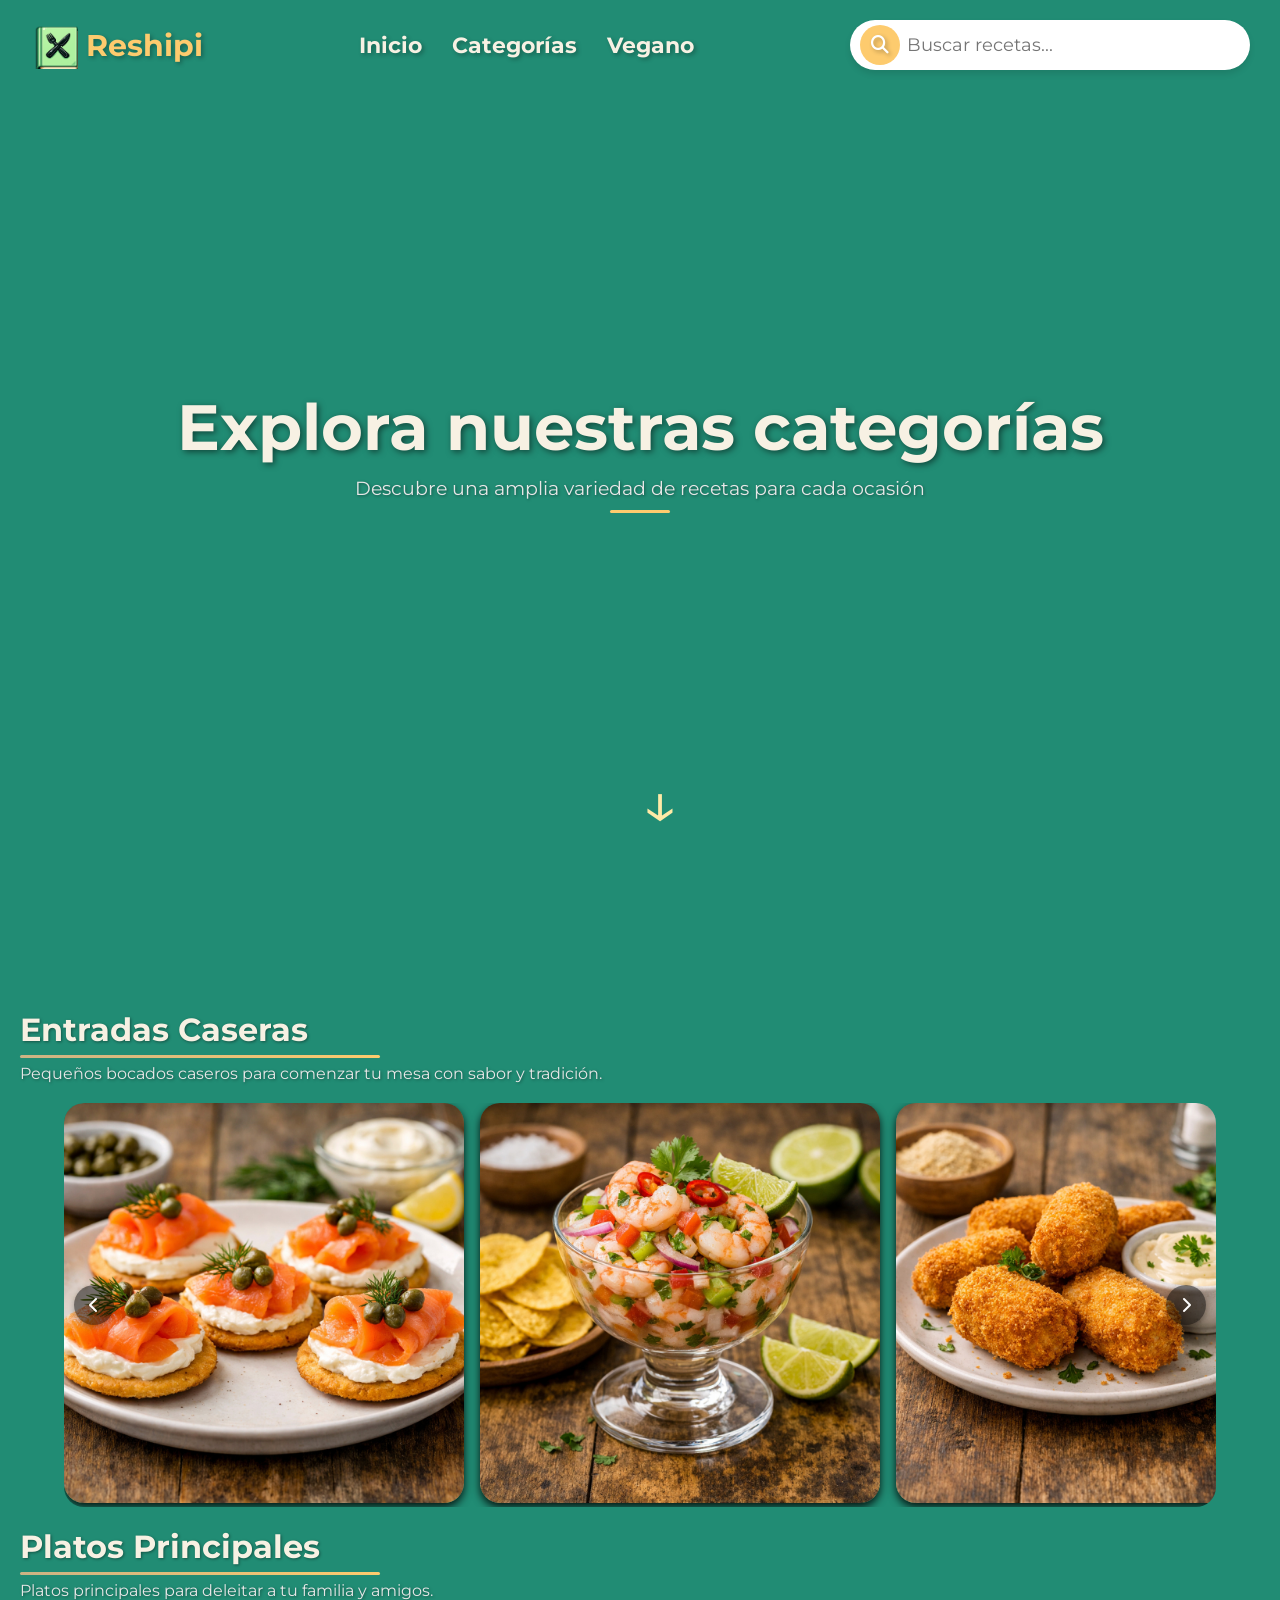
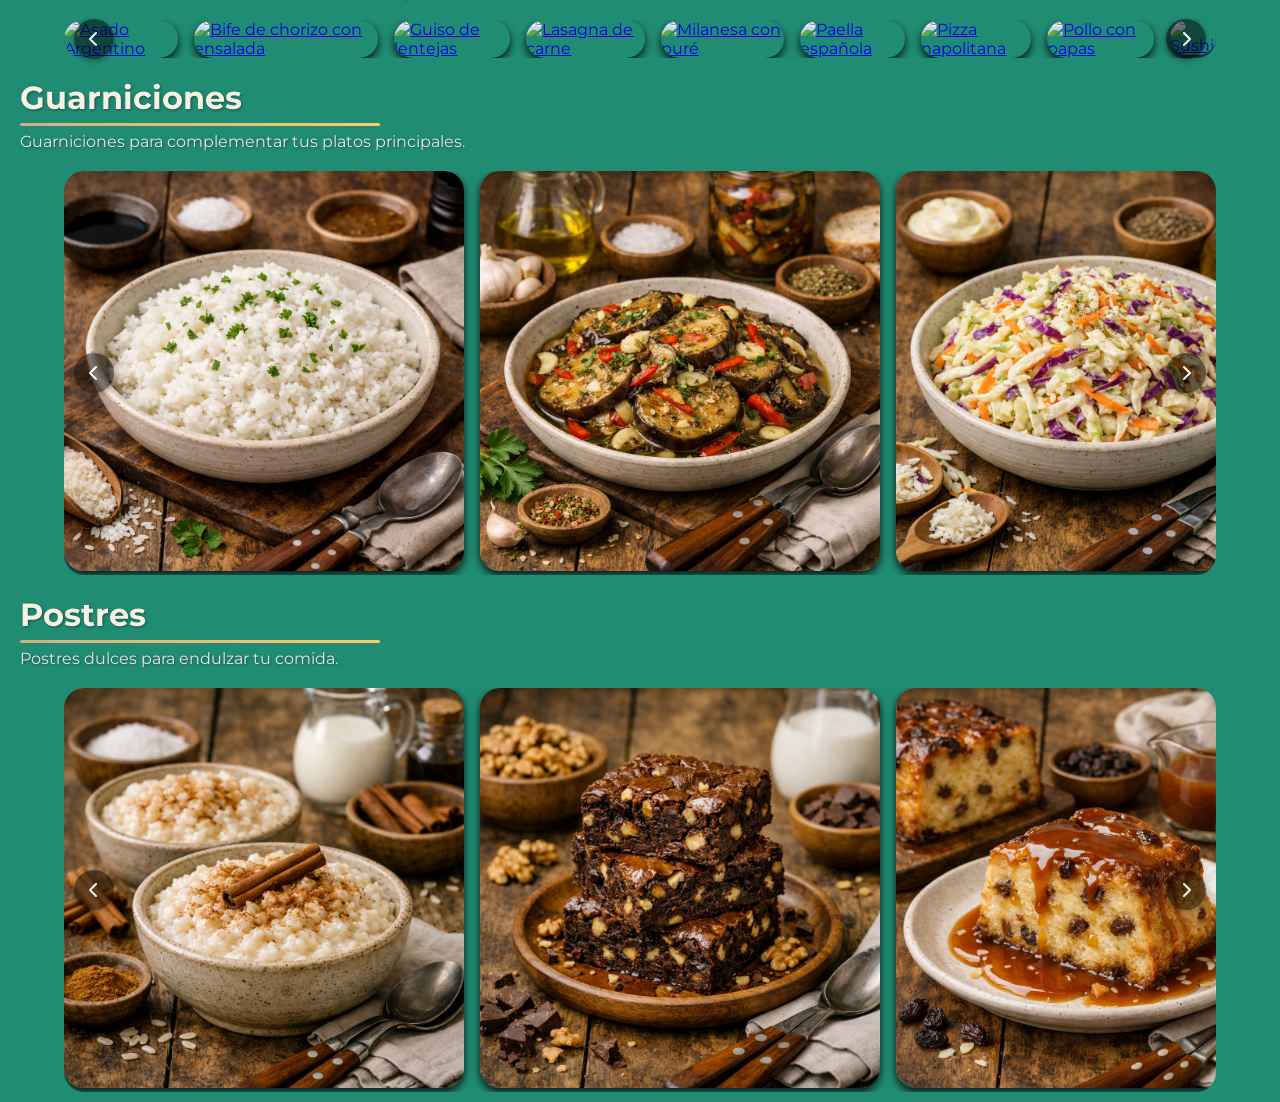
==== Categorias/Categorias.html @ eb287fe4 "first commit" ====
<!DOCTYPE html>
<html lang="en">
<head>
    <meta charset="UTF-8">
    <meta name="viewport" content="width=device-width, initial-scale=1.0">
    <meta name="description" content="food, recipes, Reshipi, cocina, fácil, casera">
    <meta name="keywords" content="recetas rapidas, Entrada caseros, food, recipes, Reshipi, cocina, fácil, casera, recetas fáciles, recetas caseras, recetas para todos los días">
    <meta name="author" content="Sneiki">
    <meta name="theme-color" content="#ff6600">

    <title>Categorías | Reshipi</title>

    <!-- Icono de la página -->
    <link rel="apple-touch-icon" href="/images/favicon/favicon-256x256.png">
    <link rel="icon" href="/images/favicon/favicon-128x128.png" sizes="128x128">
    <link rel="icon" href="/images/favicon/favicon-32x32.png" sizes="32x32">
    <link rel="icon" href="/images/favicon/favicon-48x48.png" sizes="48x48">
    <link rel="icon" href="/images/favicon/favicon-16x16.png" sizes="16x16">
    <link rel="favicon" href="/images/reshipi-favicon.png" sizes="any">

    <!-- Preconexión a fuentes -->
    <link rel="preconnect" href="https://fonts.googleapis.com">
    <link rel="preconnect" href="https://fonts.gstatic.com" crossorigin>
    <link rel="preconnect" href="https://cdnjs.cloudflare.com" crossorigin>
    <link rel="preconnect" href="lazyload" crossorigin>

    <!-- Font Awesome -->
    <link rel="stylesheet" href="https://cdnjs.cloudflare.com/ajax/libs/font-awesome/6.5.0/css/all.min.css">

    <!-- Google Fonts -->
    <link href="https://fonts.googleapis.com/css2?family=Roboto:wght@300;400;500;700&display=swap" rel="stylesheet">
    
    <!-- Estilos personalizados -->
    <link rel="stylesheet" href="Categorias.css">
    
    <!-- Open Graph / Twitter  -->
    <meta property="og:title" content="Reshipi | Recetas Fáciles y Caseras">
    <meta property="og:description" content="Descubre recetas caseras y fáciles en Reshipi. ¡Disfruta de la cocina con Reshipi!">
    <meta property="og:image" content="https://www.reshipi.com/images/reshipi-favicon.png">
    <meta property="og:url" content="https://www.reshipi.com">
    <meta property="og:type" content="website">
    <meta name="twitter:card" content="summary_large_image">
    <meta name="twitter:title" content="Reshipi | Recetas Fáciles y Caseras">
    <meta name="twitter:description" content="Descubre recetas caseras y fáciles en Reshipi. ¡Disfruta de la cocina con Reshipi!">
    <meta name="twitter:image" content="https://www.reshipi.com/images/reshipi-favicon.png">
</head>
<body>
    <div class="navigation">
    <header role="banner" class="cabecera">
        <div class="logo-reshipi">
            <svg xmlns="https://www.w3.org/2000/svg" width="48" height="48" viewBox="0 0 48 48">
                <image href="/images/reshipi-favicon.png" x="4" y="4" width="48" height="48"/>
            </svg>  
            <h1 class="site-name"><a href="/Inicio.html">Reshipi</a></h1>
        </div>
        <button class="menu-toggle" aria-label="Abrir Menú">    
            <i class="fa-solid fa-bars"></i>
        </button>
        <nav aria-label="Main Navigation">
            <ul id="navigation">
                <li><a href="/Inicio.html">Inicio</a></li>
                <li>
                    <a href="/Categorias/Categorias.html">Categorías</a>
                </li>
                <li><a href="/Vegano/Vegano.html">Vegano</a></li>
            </ul>
        </nav>
        <!-- Formulario de búsqueda INCOMPLETO -->
        <form action="search.html" method="get" autocomplete="off">
            <button type="submit" aria-label="Buscar">
                <i class="fa-solid fa-magnifying-glass"></i>
            </button>
            <input type="search" id="search" name="search" placeholder="Buscar recetas..." autocomplete="off">
        </form>
    </div>
    </header>
    <main role="main" class="main-content">
    <div class="title-categories">
        <h2>Explora nuestras categorías</h2>
        <p>Descubre una amplia variedad de recetas para cada ocasión</p>
    </div>
    <div class="title-recipes" id="title-recipes">
        <a href="/Categorias/entradas"><h3>Entradas Caseras</h3></a>
        <p>Pequeños bocados caseros para comenzar tu mesa con sabor y tradición.</p>
    </div>
    <a href="#title-recipes" class="scroll-down">↓</a>
        <div class="carrusel" >
            <div class="imagenes" id="imagenes">
                <div class="imagecarousel">
                <a href="/Categorias/Entradas/"><img src="/images/categorias/Entradas/canape-frios.jpg" alt="Canapés fríos" loading="lazy"></a>
                <a href="/Categorias/Entradas/"><img src="/images/categorias/Entradas/ceviche-camarones.jpg" alt="Ceviche de camarones" loading="lazy"></a>
                <a href="/Categorias/Entradas/"><img src="/images/categorias/Entradas/croquetas-doradas.jpg" alt="Croquetas doradas" loading="lazy"></a>
                <a href="/Categorias/Entradas/"><img src="/images/categorias/Entradas/ensalada caprese.jpg" alt="Ensalada caprese" loading="lazy"></a>
                <a href="/Categorias/Entradas/"><img src="/images/categorias/Entradas/gambas-al-ajillo.jpg" alt="Gambas al ajillo" loading="lazy"></a>
                <a href="/Categorias/Entradas/"><img src="/images/categorias/Entradas/gazpacho-frio.jpg" alt="Gazpacho frío" loading="lazy"></a>
                <a href="/Categorias/Entradas/"><img src="/images/categorias/Entradas/guacamole-con-nachos.jpg" alt="Guacamole con nachos" loading="lazy"></a>
                <a href="/Categorias/Entradas/palitos-mozzarella.html"><img src="/images/categorias/Entradas/palitos-mozzarella.jpg" alt="Palitos de mozzarella" loading="lazy"></a>
                <a href="/Categorias/Entradas/"><img src="/images/categorias/Entradas/tartare-atun.jpg" alt="Tartare de atún" loading="lazy"></a>
                </div>
            </div>
            <div class="flecha izq"><i class="fas fa-chevron-left"></i></div>
            <div class="flecha der"><i class="fas fa-chevron-right"></i></div>
        </div>
    <div class="title-recipes">
                <a href="/Categorias/platos-principales/"><h3 id="platos-principales">Platos Principales</h3></a>
                <p>Platos principales para deleitar a tu familia y amigos.</p>
    </div>
        <div class="carrusel" data-visible="3">
            <div class="imagenes">
                <div class="imagecarousel">
                <a href="/Categorias/platos-principales/"><img src="/images/categorias/Platos Principales/asado.jpg" alt="Asado Argentino" loading="lazy"></a>
                <a href="/Categorias/platos-principales/"><img src="/images/categorias/Platos Principales/bife-chorizo-ensalada.jpg" alt="Bife de chorizo con ensalada" loading="lazy"></a>
                <a href="/Categorias/platos-principales/"><img src="/images/categorias/Platos Principales/guiso-lentejas.jpg" alt="Guiso de lentejas" loading="lazy"></a>
                <a href="/Categorias/platos-principales/"><img src="/images/categorias/Platos Principales/lasagna-carne.jpg" alt="Lasagna de carne" loading="lazy"></a>
                <a href="/Categorias/platos-principales/"><img src="/images/categorias/Platos Principales/milanesa-con-pure.jpg" alt="Milanesa con puré" loading="lazy"></a>
                <a href="/Categorias/platos-principales/"><img src="/images/categorias/Platos Principales/paella-espanola.jpg" alt="Paella española" loading="lazy"></a>
                <a href="/Categorias/platos-principales/"><img src="/images/categorias/Platos Principales/pizza-napolitana.jpg" alt="Pizza napolitana" loading="lazy"></a>
                <a href="/Categorias/platos-principales/"><img src="/images/categorias/Platos Principales/pollo-papas.jpg" alt="Pollo con papas" loading="lazy"></a>
                <a href="/Categorias/platos-principales/"><img src="/images/categorias/Platos Principales/sushi (6).jpg" alt="Sushi" loading="lazy"></a>
                </div>
            </div>
            <div class="flecha izq"><i class="fas fa-chevron-left"></i></div>
            <div class="flecha der"><i class="fas fa-chevron-right"></i></div>
        </div>
        <div class="title-recipes">
                <a href="/Categorias/Guarniciones/"><h3 id="platos-principales">Guarniciones</h3></a>
                <p>Guarniciones para complementar tus platos principales.</p>
    </div>
        <div class="carrusel" data-visible="3">
            <div class="imagenes">
                <div class="imagecarousel">
                <a href="/Categorias/Guarniciones"><img src="/images/categorias/Guarniciones/arroz-blanco.jpg" alt="Arroz blanco" loading="lazy"></a>
                <a href="/Categorias/Guarniciones"><img src="/images/categorias/Guarniciones/berenjena-escabeche.jpg" alt="Berenjena escabeche" loading="lazy"></a>
                <a href="/Categorias/Guarniciones"><img src="/images/categorias/Guarniciones/ensalada-col.jpg" alt="Ensalada de col" loading="lazy"></a>
                <a href="/Categorias/Guarniciones"><img src="/images/categorias/Guarniciones/ensalada-mixta.jpg" alt="Ensalada mixta" loading="lazy"></a>
                <a href="/Categorias/Guarniciones"><img src="/images/categorias/Guarniciones/gratinado-vedura.jpg" alt="Gratinado de verduras" loading="lazy"></a>
                <a href="/Categorias/Guarniciones"><img src="/images/categorias/Guarniciones/maiz-manteca.jpg" alt="Maíz con mantequilla" loading="lazy"></a>
                <a href="/Categorias/Guarniciones"><img src="/images/categorias/Guarniciones/papas-al-horno.jpg" alt="Papas al horno" loading="lazy"></a>
                <a href="/Categorias/Guarniciones"><img src="/images/categorias/Guarniciones/pure-de-papas-cremoso.jpg" alt="Puré de papas cremoso" loading="lazy"></a>
                <a href="/Categorias/Guarniciones"><img src="/images/categorias/Guarniciones/tomate-relleno.jpg" alt="Tomate relleno" loading="lazy"></a>
                </div>
            </div>
            <div class="flecha izq"><i class="fas fa-chevron-left"></i></div>
            <div class="flecha der"><i class="fas fa-chevron-right"></i></div>
        </div>
        <div class="title-recipes">
                <a href="/Categorias/Postres/"><h3 id="platos-principales">Postres</h3></a>
                <p>Postres dulces para endulzar tu comida.</p>
    </div>
        <div class="carrusel" data-visible="3">
            <div class="imagenes">
                <div class="imagecarousel">
                <a href="/Categorias/Postres"><img src="/images/categorias/Postres/arroz-leche.jpg" alt="Arroz leche" loading="lazy"></a>
                <a href="/Categorias/Postres"><img src="/images/categorias/Postres/brownie.jpg" alt="Brownie" loading="lazy"></a>
                <a href="/Categorias/Postres"><img src="/images/categorias/Postres/budin-pan.jpg" alt="Budín de pan" loading="lazy"></a>
                <a href="/Categorias/Postres"><img src="/images/categorias/Postres/cheesecake.jpg" alt="Cheesecake" loading="lazy"></a>
                <a href="/Categorias/Postres"><img src="/images/categorias/Postres/chocotorta.jpg" alt="Chocotorta" loading="lazy"></a>
                <a href="/Categorias/Postres"><img src="/images/categorias/Postres/flan-casero.jpg" alt="Flan casero" loading="lazy"></a>
                <a href="/Categorias/Postres"><img src="/images/categorias/Postres/helado.jpg" alt="Helado" loading="lazy"></a>
                <a href="/Categorias/Postres"><img src="/images/categorias/Postres/pasta-frola.jpg" alt="Pasta frola" loading="lazy"></a>
                <a href="/Categorias/Postres"><img src="/images/categorias/Postres/tiramisu.jpg" alt="Tiramisu" loading="lazy"></a>
                </div>
            </div>
            <div class="flecha izq"><i class="fas fa-chevron-left"></i></div>
            <div class="flecha der"><i class="fas fa-chevron-right"></i></div>
        </div>
    </main>
    <script src="Categorias.js"></script>
</body>
</html>
---- Categorias/Categorias.css ----
@import url('https://fonts.googleapis.com/css2?family=Montserrat:ital,wght@0,100..900;1,100..900&family=Nunito:ital,wght@0,800;1,800&display=swap');

* {
    font-family: 'Montserrat', sans-serif;
    margin: 0;
    padding: 0px;
    box-sizing: border-box;
    cursor: default;
}

html, body {
    overflow-x: hidden;
    scroll-behavior: smooth;
}

body{
    background-color: #218c74;
}

/* Estilo General para la Cabecera */
.cabecera {
    display: flex;
    justify-content: space-between;
    align-items: center;
    padding: 20px 30px;
    width: 100%;
    margin: 0 auto;
    background-color: #218c74;
}

.logo-reshipi {
    display: flex;
    align-items: center;
    gap: 8px;
}

.menu-toggle {
    display: none;
    font-size: 24px;
    background: none;
    border: none;
    cursor: pointer;
    color: #353b48;
    padding: 10px;
    width: 44px;
    height: 44px;
    align-items: center;
    justify-content: center;
    flex-shrink: 0;
}

.cabecera nav {
    display: flex;
    align-items: center;
    gap: 20px;
    z-index: 1000;
}

.cabecera nav ul {
    list-style: none;
    margin: 0;
    padding: 0;
    display: flex;
    gap: 30px;
}

/* Estilos para el formulario de búsqueda */
form {
    background-color: #fff;
    width: 90%;
    max-width: 400px;
    height: 50px;
    border-radius: 35px;
    display: flex;
    align-items: center;
    padding-left: 10px;
    padding-right: 22px;
    gap: 7px;
    box-shadow: 0 4px 6px rgba(0, 0, 0, 0.1);
    order: 4;
    flex: 0 0 auto;
    z-index: 1000;
}

.cabecera #navigation li:hover, .cabecera h1:hover {
    transform: scale(1.1);
}

.cabecera #navigation li a:hover {
    color: #ffc048;
}

form input {
    font-size: 18px;
    flex: 1;
    border: 0;
    outline: 0;
    background-color: transparent;
    cursor: pointer;
}

form button {
    background-color: #fdcb6e;
    border: 0;
    width: 40px;
    height: 40px;
    border-radius: 50%;
    order: -1;
}

button i {
    color: #fff;
    font-size: 18px;
    text-shadow: 2px 2px 4px rgba(0, 0, 0, 0.3);
    cursor: pointer;
}

button,
a {
    -webkit-tap-highlight-color: transparent;
}

.banner, .cabecera {
    background-color: #218c74;
}

.cabecera h1 {
    margin: 0;
    font-size: 30px;
    text-shadow: 2px 2px 4px rgba(0, 0, 0, 0.3);
    color: #fdcb6e;
    z-index: 1000;
}

.cabecera h1 a {
    text-decoration: none;
    color: inherit;
    cursor: pointer;
}

.cabecera nav a {
    text-decoration: none;
    color: #f7f1e3;
    font-weight: bold;
    font-size: 22px;
    text-shadow: 2px 2px 4px rgba(0, 0, 0, 0.3);
    cursor: pointer;
}

/* Responsive: en pantallas menores a 768px */
@media (max-width: 768px) {
    .cabecera {
        flex-wrap: wrap;
        padding: 15px;
        gap: 10px;
    }

    .logo-reshipi {
        flex: 0 0 auto;
    }

    .menu-toggle {
        display: flex !important;
        order: 2;
        align-items: center;
        justify-content: center;
    }

    .cabecera nav {
        display: none;
        flex-direction: column;
        gap: 10px;
        width: 100%;
        order: 10;
        background-color: #16a085;
        padding: 15px;
        border-top: 2px solid rgba(0,0,0,0.1);
        margin-top: 10px;
    }

    .cabecera nav.active {
        display: flex;
    }
    
    .cabecera nav ul {
        flex-direction: column;
        gap: 5px;
        margin: 0;
        padding: 0;
    }

    .cabecera nav a {
        display: block;
        width: 100%;
        padding: 12px 100px;
        border-radius: 8px;
        font-size: 25px;
    }

    .cabecera nav a:hover {
        background-color: rgba(255, 255, 255, 0.2);
    }

    .cabecera form {
        width: 100%;
        order: 11;
        max-width: 100%;
        margin-top: 10px;
    }

    .cabecera form input {
        flex: 1;
    }
}

.title-categories {
    position: relative;
    height: 100vh;
    display: flex;
    align-items: center;
    justify-content: center;
    flex-direction: column;
    transform: translateY(-10%);
}
@keyframes slideUp {
    from{transform: translateY(50px); opacity: 0;}
    to{transform: translateY(0); opacity: 1;}
}
.title-categories h2 {
    font-size: 4rem;
    font-weight: 700;
    color: #f7f1e3;
    text-shadow: 2px 2px 6px rgba(0,0,0,0.5);
    animation: slideUp 1s ease-out;
}
.title-categories p {
    font-size: 1.2rem;
    color: #e7e7e7;
    margin-top: 10px;
    text-shadow: 1px 1px 3px rgba(0,0,0,0.4);
    animation: slideUp 1s ease-out;
}
.title-categories::after{
    content: '';
    display: block;
    width: 60px;
    height: 3px;
    background-color: #fdcb6e;
    margin: 10px auto 0;
    border-radius: 2px;
    animation: slideUp 1s ease-out;
}
.scroll-down {
    position: absolute;
    bottom: 20px;
    left: 50%;
    transform: translateY(-50%);
    font-size: 4rem;
    color: #ffeaa7;
    text-decoration: none;
    animation: bounce 1.5s infinite;
}
@keyframes bounce {
    0%, 100% {
        transform: translate(-50%, 0);}
    50% {
        transform: translate(-50%, -10px);
    }
}
.title-recipes {
    text-align: left;
    margin: 20px;
}
.title-recipes h3:hover {
    color: #fdcb6e;
    transform: translateX(-4px) scale(1);
}
.title-recipes a:link, .title-recipes a:visited {
    text-decoration: none;
    color: inherit;
}
.title-recipes h3{
    font-size: 2rem;
    color: #f7f1e3;
    font-weight: 700;
    text-shadow: 1px 1px 3px rgba(0, 0, 0, 0.4);
    margin-bottom: 6px;
    cursor: pointer;
}
.title-recipes h3::after{
    content: "";
    display: block;
    width: 40vh;
    height: 3px;
    background: linear-gradient(270deg, #fdcb6e, #ccb384);
    margin-top: 6px;
    border-radius: 2px;

}
.title-recipes p {
    font-size: 1rem;
    color: #e7e7e7;
    margin-top: 5px;
    text-shadow: 1px 1px 3px rgba(0,0,0,0.4);
}

.carrusel {
  margin: 10px auto;
  width: 90%;
  border-radius: 20px;
  position: relative; /* para posicionar flechas */
}

.imagenes {
  overflow-x: auto;   /* aquí va el scroll */
  scroll-behavior: smooth;
  border-radius: 20px;
}

.imagenes::-webkit-scrollbar {
  display: none; /* Chrome, Safari y Opera */
}

.imagecarousel {
  display: flex;
  gap: 1em;
}

.imagecarousel img {
  height: 400px;
  border-radius: 20px;
  box-shadow: 0 4px 8px rgba(0,0,0,0.85);
}

.flecha {
  width: 40px;
  height: 40px;
  border-radius: 50%;
  background: rgba(0,0,0,0.5);
  color: #fff;
  display: flex;
  align-items: center;
  justify-content: center;
  cursor: pointer;
  transition: background 0.3s ease;
  box-shadow: 0 2px 6px rgba(0,0,0,0.3);
  outline: none;
  position: absolute;
  top: 50%;
  transform: translateY(-50%);
}
.flecha:active {
    transform: translateY(-50%) scale(0.9);
}
.flecha:focus{
    outline: none;
    box-shadow: 0 0 0 3px #ffeaa7;
}
.flecha.izq { left: 10px; }
.flecha.der { right: 10px; }

.flecha:hover {
  background: rgba(0,0,0,0.8);
}
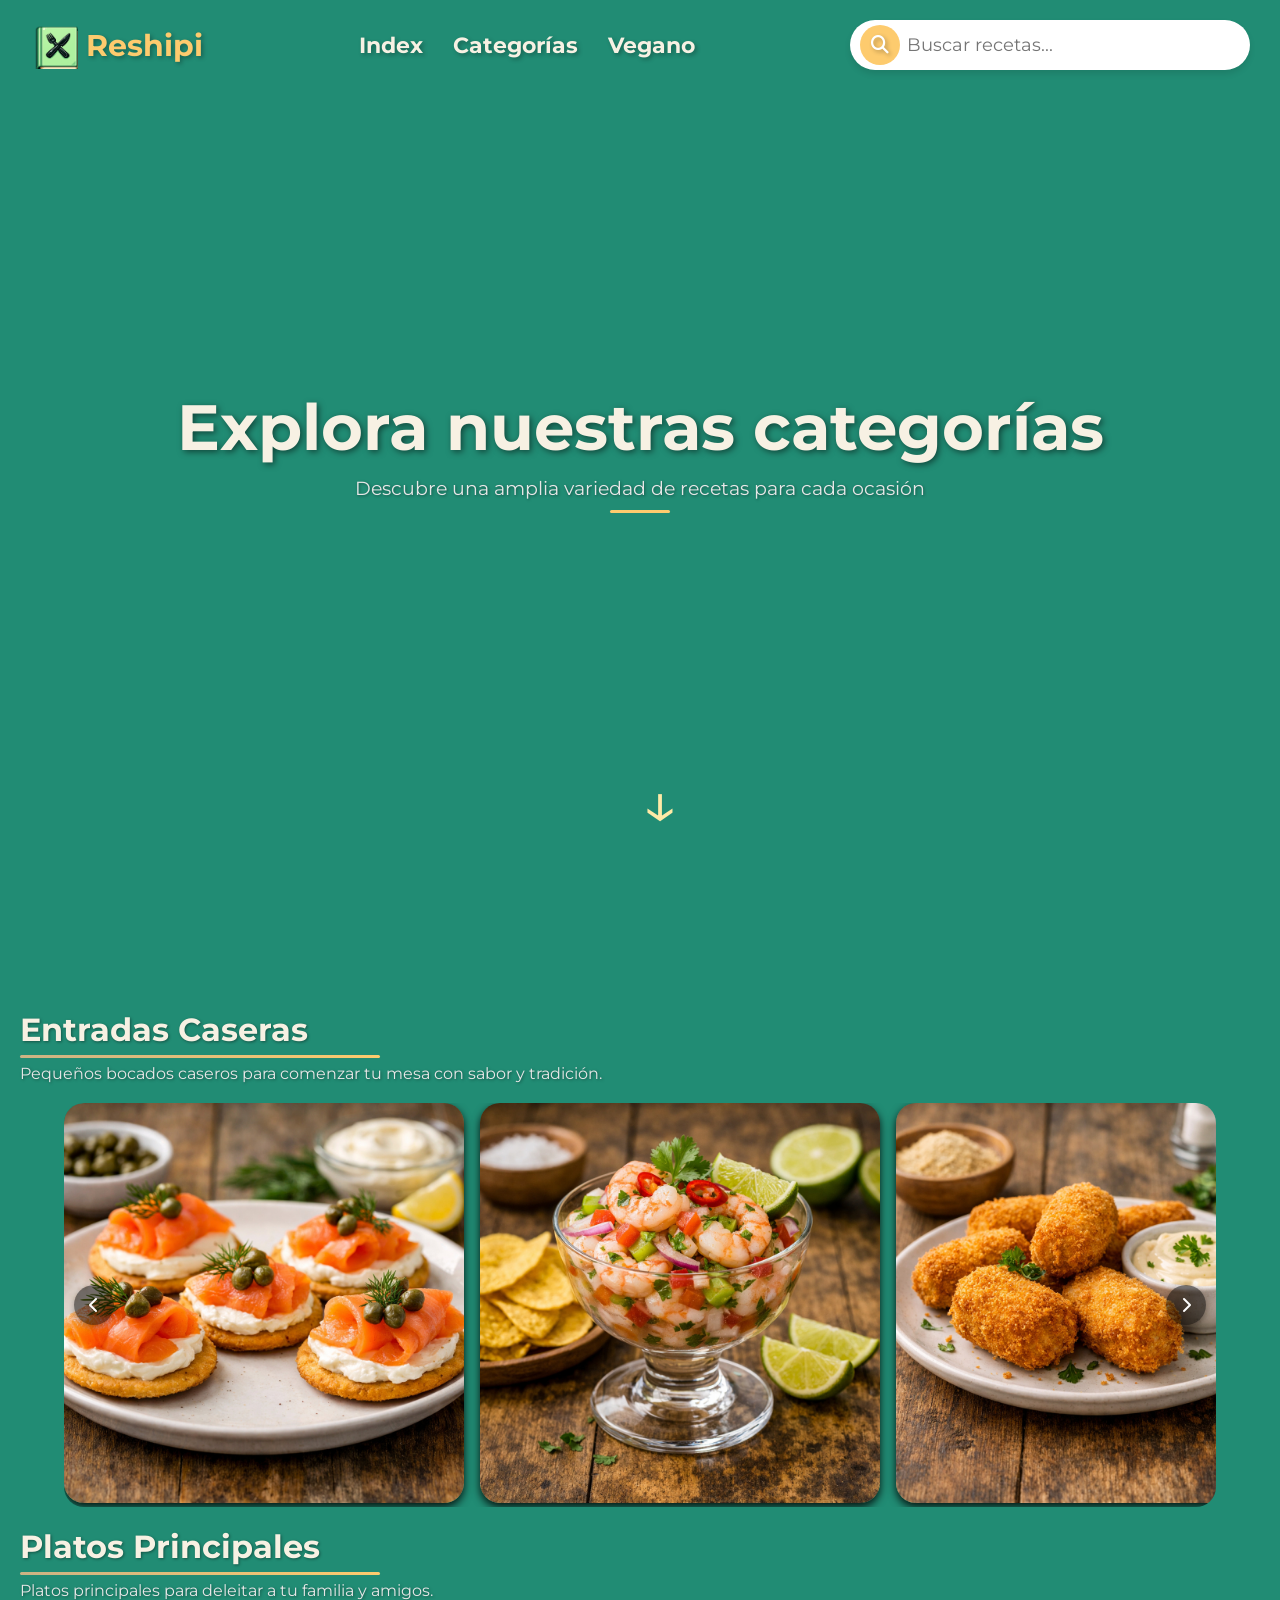
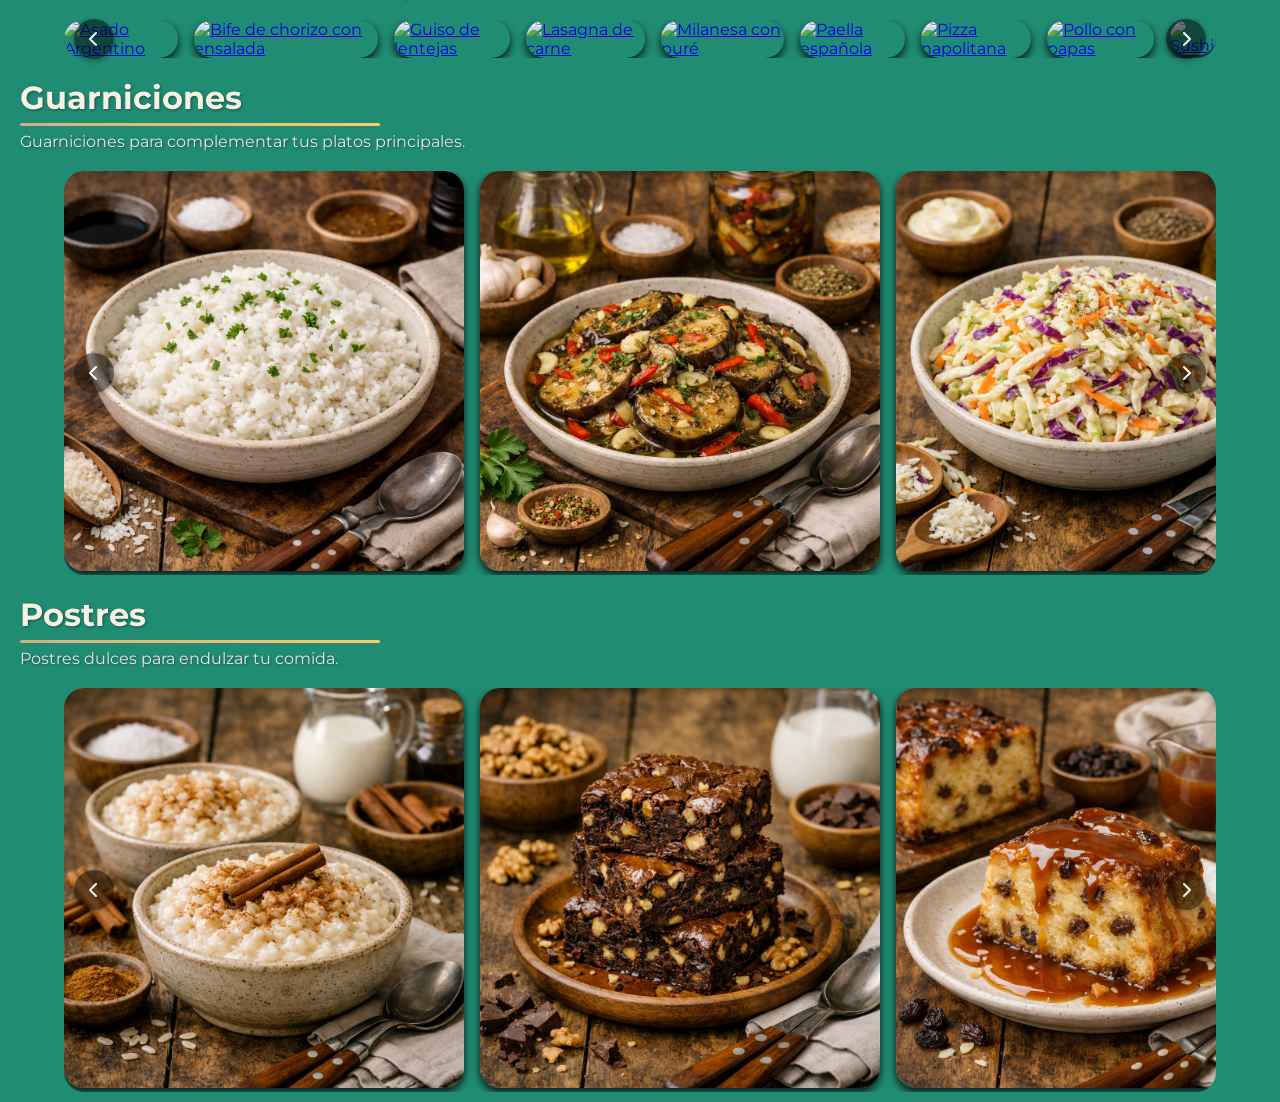
==== commit 74f9eff5: "first commit" ====
--- a/Categorias/Categorias.html
+++ b/Categorias/Categorias.html
@@ -51,14 +51,14 @@
             <svg xmlns="https://www.w3.org/2000/svg" width="48" height="48" viewBox="0 0 48 48">
                 <image href="/images/reshipi-favicon.png" x="4" y="4" width="48" height="48"/>
             </svg>  
-            <h1 class="site-name"><a href="/Inicio.html">Reshipi</a></h1>
+            <h1 class="site-name"><a href="/index.html">Reshipi</a></h1>
         </div>
         <button class="menu-toggle" aria-label="Abrir Menú">    
             <i class="fa-solid fa-bars"></i>
         </button>
         <nav aria-label="Main Navigation">
             <ul id="navigation">
-                <li><a href="/Inicio.html">Inicio</a></li>
+                <li><a href="/index.html">Index</a></li>
                 <li>
                     <a href="/Categorias/Categorias.html">Categorías</a>
                 </li>
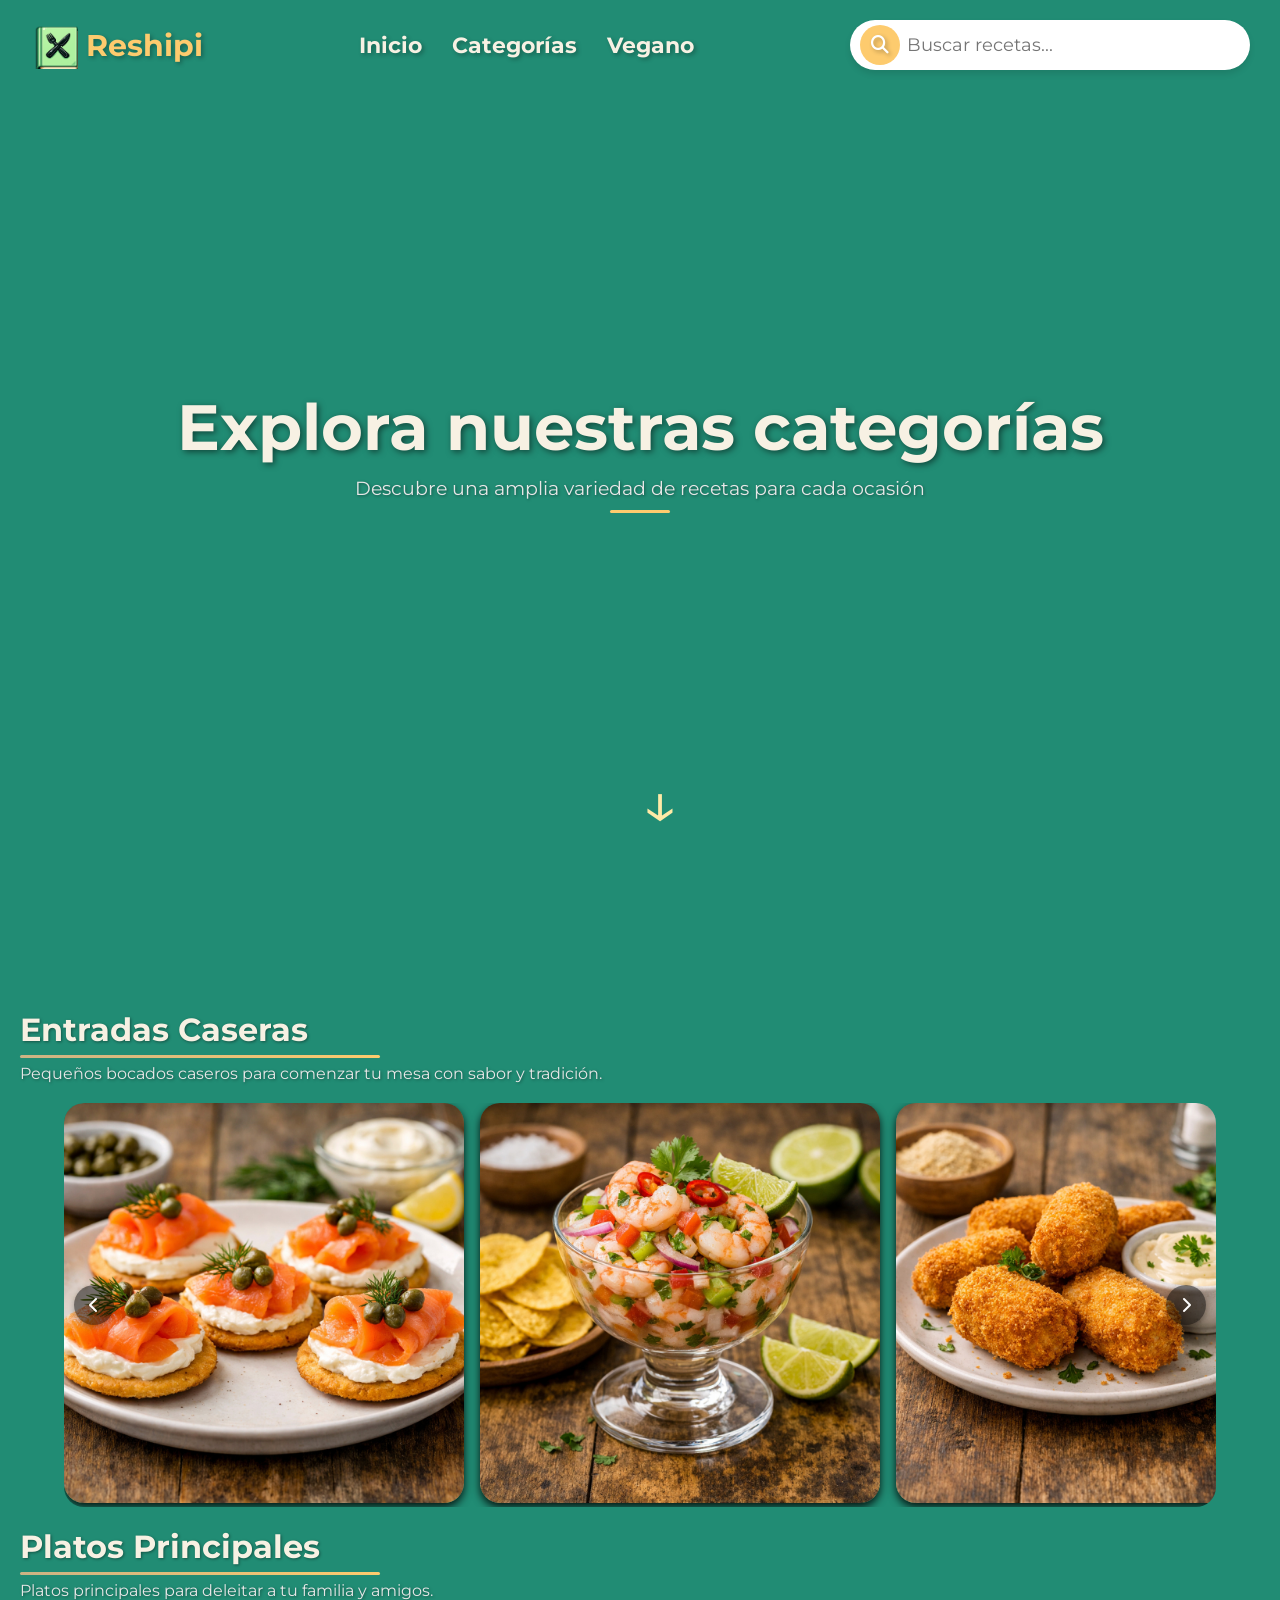
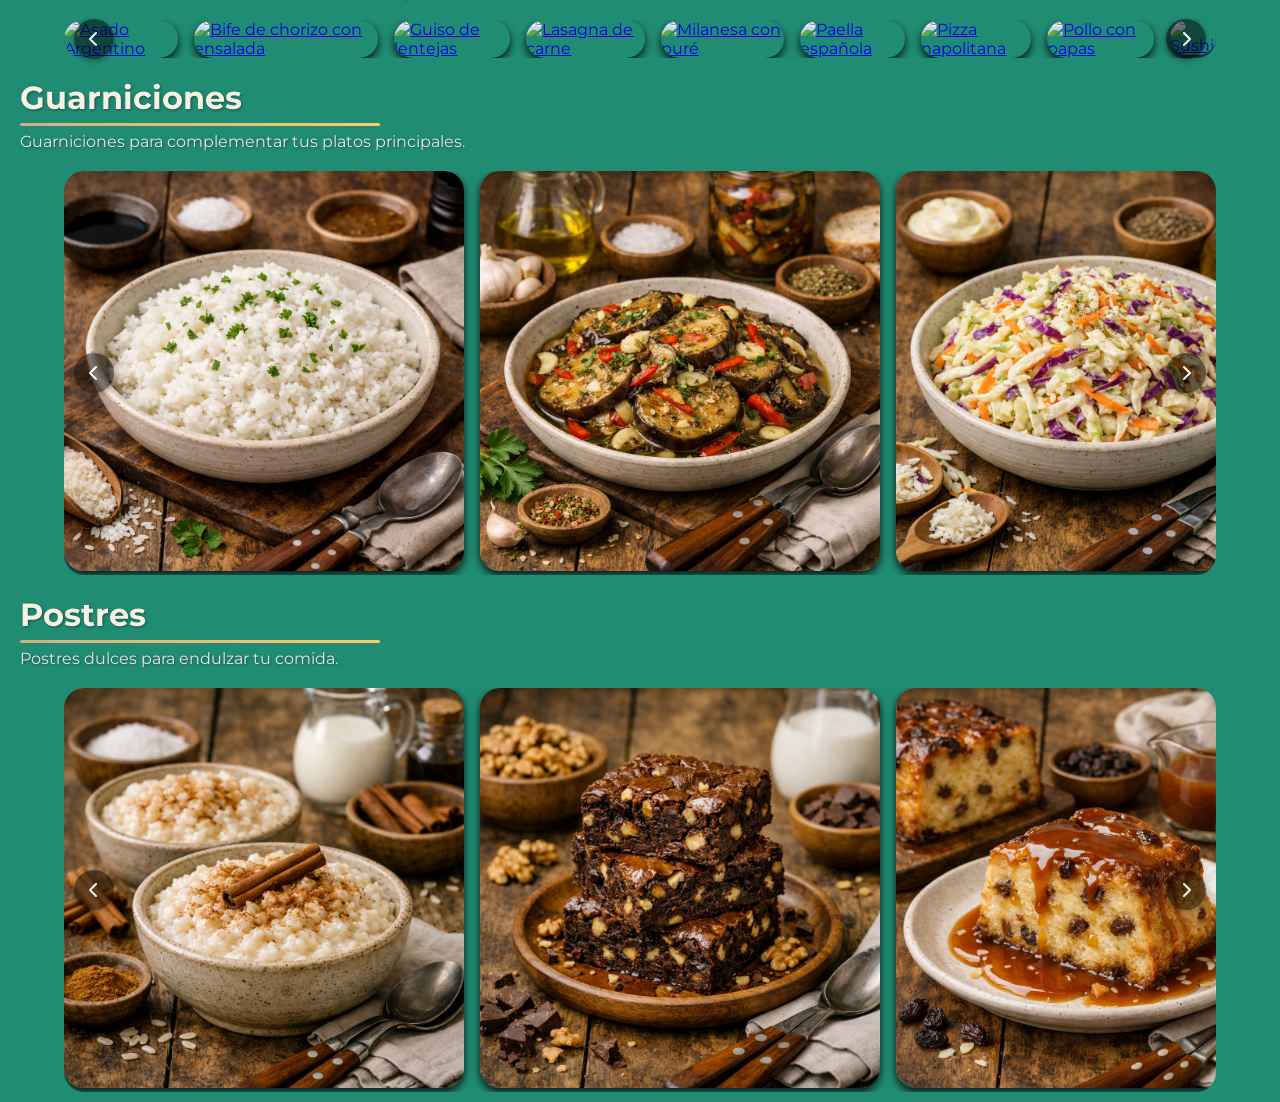
==== commit 4bac3a75: "Feature/Sneiki/22-05-2026/save" ====
--- a/Categorias/Categorias.html
+++ b/Categorias/Categorias.html
@@ -58,7 +58,7 @@
         </button>
         <nav aria-label="Main Navigation">
             <ul id="navigation">
-                <li><a href="/index.html">Index</a></li>
+                <li><a href="/index.html">Inicio</a></li>
                 <li>
                     <a href="/Categorias/Categorias.html">Categorías</a>
                 </li>
